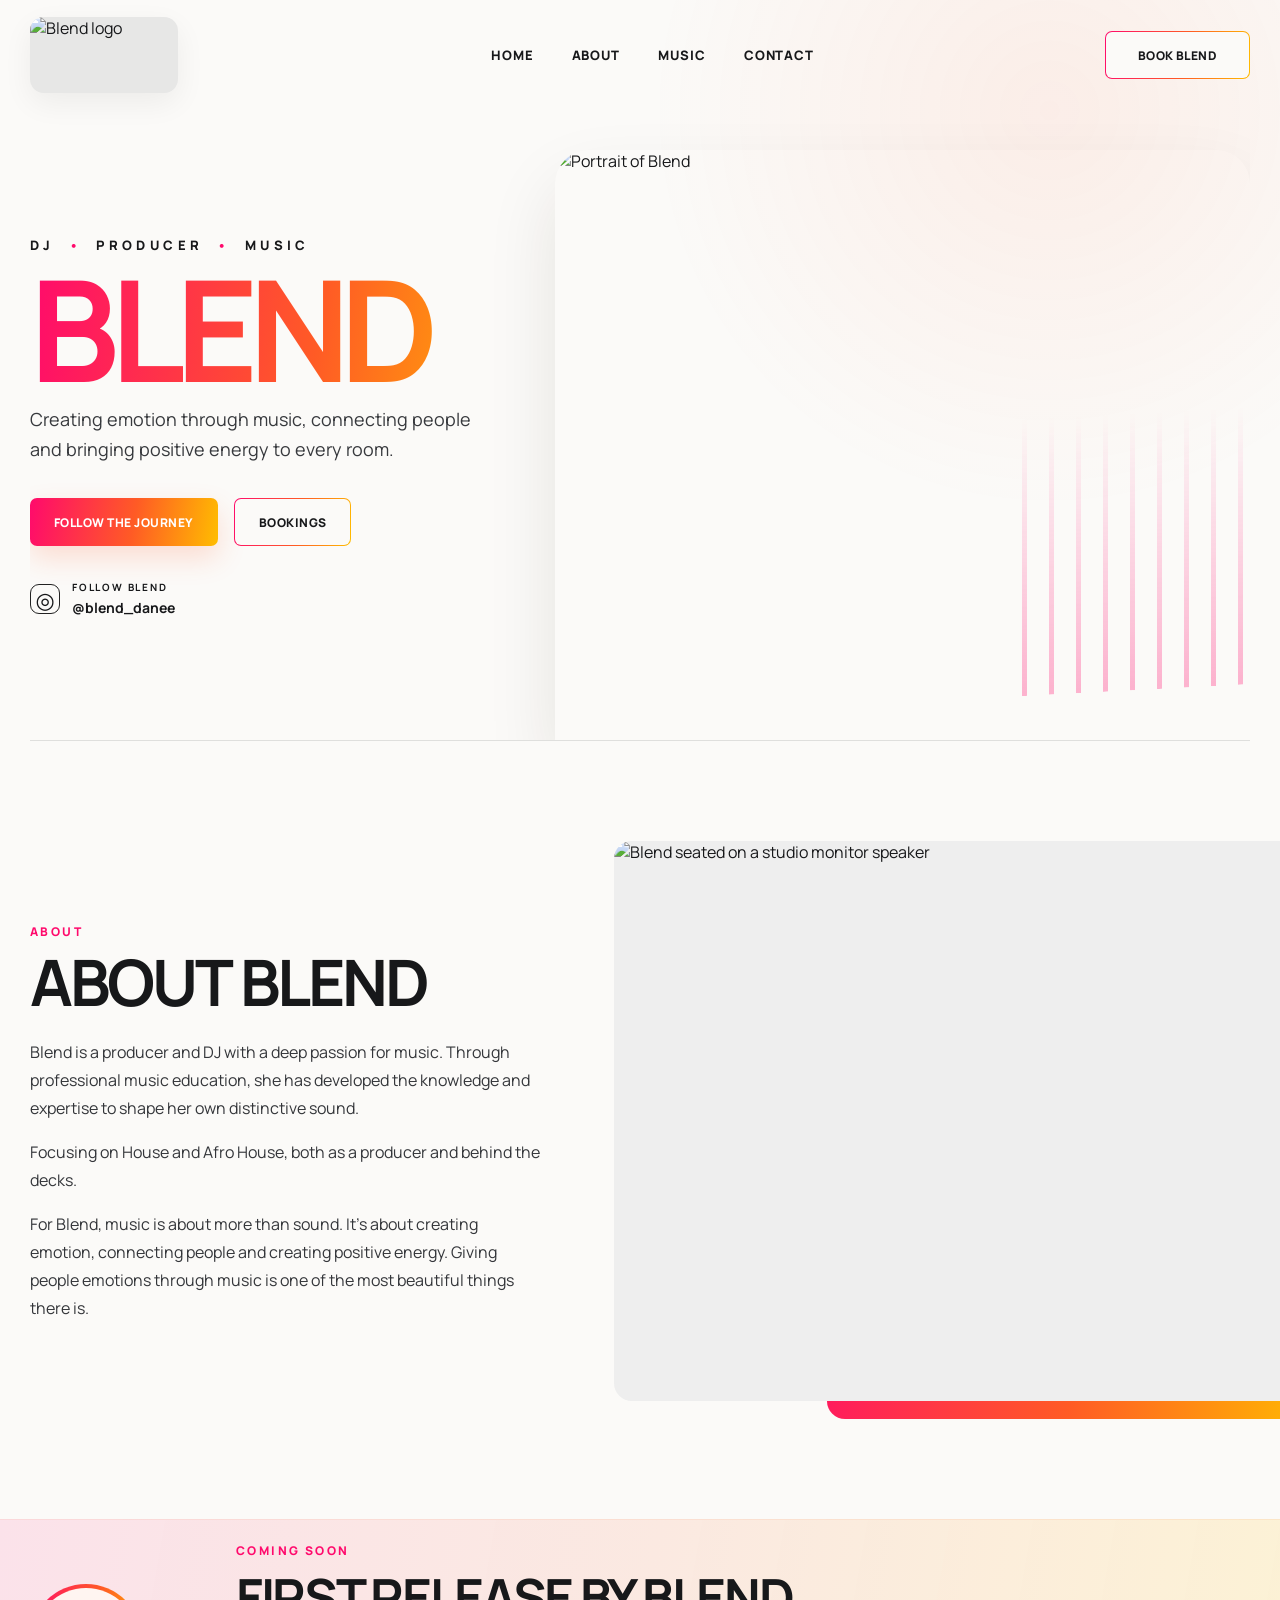
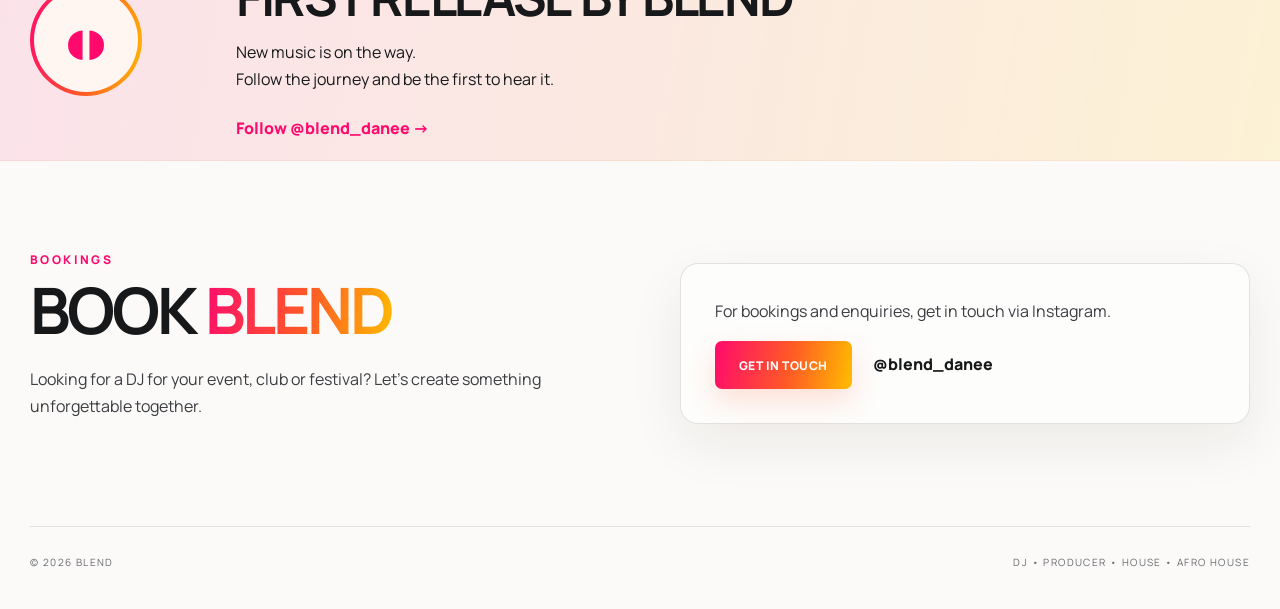
==== index.html @ d1c24d64 "Add files via upload" ====
<!doctype html>
<html lang="en">
<head>
  <meta charset="utf-8" />
  <meta name="viewport" content="width=device-width, initial-scale=1" />
  <meta name="description" content="Blend — DJ & producer focused on House and Afro House." />
  <title>Blend — DJ & Producer</title>
  <link rel="preconnect" href="https://fonts.googleapis.com">
  <link rel="preconnect" href="https://fonts.gstatic.com" crossorigin>
  <link href="https://fonts.googleapis.com/css2?family=Manrope:wght@400;500;600;700;800&display=swap" rel="stylesheet">
  <link rel="stylesheet" href="styles.css" />
</head>
<body>
  <header class="site-header">
    <a class="brand" href="#home" aria-label="Blend home">
      <img src="assets/blend-logo.png" alt="Blend logo" />
    </a>
    <button class="menu-toggle" aria-label="Open menu" aria-expanded="false">Menu</button>
    <nav class="nav" aria-label="Main navigation">
      <a href="#home">Home</a>
      <a href="#about">About</a>
      <a href="#music">Music</a>
      <a href="#contact">Contact</a>
    </nav>
    <a class="button button-outline header-cta" href="#contact">Book Blend</a>
  </header>

  <main>
    <section id="home" class="hero section-shell">
      <div class="hero-copy reveal">
        <p class="eyebrow">DJ <span>•</span> Producer <span>•</span> Music</p>
        <h1>BLEND</h1>
        <p class="hero-lead">Creating emotion through music, connecting people and bringing positive energy to every room.</p>
        <div class="actions">
          <a class="button button-primary" href="https://www.instagram.com/blend_danee/" target="_blank" rel="noopener">Follow the journey</a>
          <a class="button button-outline" href="#contact">Bookings</a>
        </div>
        <a class="instagram" href="https://www.instagram.com/blend_danee/" target="_blank" rel="noopener" aria-label="Blend on Instagram">
          <span class="instagram-icon" aria-hidden="true">◎</span>
          <span><small>Follow Blend</small>@blend_danee</span>
        </a>
      </div>
      <div class="hero-photo-wrap reveal">
        <div class="sound-bars" aria-hidden="true"></div>
        <img class="hero-photo" src="assets/portrait.jpg" alt="Portrait of Blend" />
      </div>
    </section>

    <section id="about" class="about section-shell">
      <div class="about-copy reveal">
        <p class="section-kicker">About</p>
        <h2>About Blend</h2>
        <p>Blend is a producer and DJ with a deep passion for music. Through professional music education, she has developed the knowledge and expertise to shape her own distinctive sound.</p>
        <p>Focusing on House and Afro House, both as a producer and behind the decks.</p>
        <p>For Blend, music is about more than sound. It’s about creating emotion, connecting people and creating positive energy. Giving people emotions through music is one of the most beautiful things there is.</p>
      </div>
      <div class="about-photo-frame reveal">
        <img src="assets/studio-bw.jpg" alt="Blend seated on a studio monitor speaker" />
      </div>
    </section>

    <section id="music" class="coming-soon">
      <div class="section-shell coming-inner reveal">
        <div class="headphone-mark" aria-hidden="true">◖◗</div>
        <div>
          <p class="section-kicker">Coming soon</p>
          <h2>First release by Blend</h2>
          <p>New music is on the way.<br />Follow the journey and be the first to hear it.</p>
          <a class="text-link" href="https://www.instagram.com/blend_danee/" target="_blank" rel="noopener">Follow @blend_danee →</a>
        </div>
      </div>
    </section>

    <section id="contact" class="contact section-shell">
      <div class="reveal">
        <p class="section-kicker">Bookings</p>
        <h2>Book <span>Blend</span></h2>
        <p>Looking for a DJ for your event, club or festival? Let’s create something unforgettable together.</p>
      </div>
      <div class="contact-card reveal">
        <p>For bookings and enquiries, get in touch via Instagram.</p>
        <a class="button button-primary" href="https://www.instagram.com/blend_danee/" target="_blank" rel="noopener">Get in touch</a>
        <a class="contact-handle" href="https://www.instagram.com/blend_danee/" target="_blank" rel="noopener">@blend_danee</a>
      </div>
    </section>
  </main>

  <footer>
    <span>© <span id="year"></span> Blend</span>
    <span>DJ • Producer • House • Afro House</span>
  </footer>

  <script src="script.js"></script>
</body>
</html>
---- styles.css ----
:root {
  --ink: #17181a;
  --muted: #676a70;
  --paper: #fbfaf8;
  --line: rgba(23,24,26,.12);
  --pink: #ff0a6c;
  --orange: #ff5b25;
  --yellow: #ffbd00;
  --gradient: linear-gradient(100deg, var(--pink), var(--orange) 55%, var(--yellow));
  --max: 1220px;
}

* { box-sizing: border-box; }
html { scroll-behavior: smooth; }
body {
  margin: 0;
  color: var(--ink);
  background:
    radial-gradient(circle at 82% 5%, rgba(255,91,37,.08), transparent 25rem),
    var(--paper);
  font-family: "Manrope", system-ui, -apple-system, sans-serif;
  -webkit-font-smoothing: antialiased;
}
a { color: inherit; text-decoration: none; }
img { display: block; max-width: 100%; }

.site-header {
  width: min(calc(100% - 48px), var(--max));
  min-height: 110px;
  margin: 0 auto;
  display: grid;
  grid-template-columns: 170px 1fr auto;
  align-items: center;
  gap: 32px;
  position: relative;
  z-index: 20;
}
.brand {
  width: 148px;
  height: 76px;
  border-radius: 14px;
  overflow: hidden;
  background: #e7e7e6;
  box-shadow: 0 10px 30px rgba(0,0,0,.06);
}
.brand img { width: 100%; height: 100%; object-fit: cover; object-position: center; }
.nav { display: flex; justify-content: center; gap: 38px; font-size: 13px; text-transform: uppercase; letter-spacing: .07em; font-weight: 800; }
.nav a { padding: 12px 0; position: relative; }
.nav a::after { content:""; position:absolute; left:0; right:100%; bottom:6px; height:2px; background:var(--gradient); transition:.25s ease; }
.nav a:hover::after { right:0; }
.menu-toggle { display:none; }

.button { display:inline-flex; align-items:center; justify-content:center; min-height:48px; padding:0 24px; border-radius:7px; font-size:12px; font-weight:800; letter-spacing:.04em; text-transform:uppercase; transition:transform .2s ease, box-shadow .2s ease; }
.button:hover { transform: translateY(-2px); }
.button-primary { color:#fff; background:var(--gradient); box-shadow:0 12px 28px rgba(255,91,37,.18); }
.button-outline { border:1px solid transparent; background:linear-gradient(var(--paper),var(--paper)) padding-box,var(--gradient) border-box; }
.header-cta { min-width:145px; }

.section-shell { width:min(calc(100% - 48px),var(--max)); margin:0 auto; }
.hero { min-height:630px; display:grid; grid-template-columns: 43% 57%; align-items:center; position:relative; overflow:hidden; }
.hero-copy { padding: 60px 0 70px; position:relative; z-index:2; }
.eyebrow { font-size:13px; text-transform:uppercase; letter-spacing:.34em; font-weight:800; }
.eyebrow span { color:var(--pink); margin:0 .5em; }
h1 { margin:10px 0 16px; font-size:clamp(88px,11vw,160px); line-height:.87; letter-spacing:-.065em; background:var(--gradient); -webkit-background-clip:text; color:transparent; }
.hero-lead { max-width:470px; margin:0; font-size:18px; line-height:1.65; color:#37393d; }
.actions { display:flex; gap:16px; margin:34px 0 34px; flex-wrap:wrap; }
.instagram { display:inline-flex; align-items:center; gap:12px; font-size:14px; font-weight:700; }
.instagram small { display:block; margin-bottom:4px; font-size:10px; text-transform:uppercase; letter-spacing:.18em; }
.instagram-icon { width:30px; height:30px; display:grid; place-items:center; border:1px solid #222; border-radius:9px; font-size:22px; }
.hero-photo-wrap { height:100%; min-height:630px; position:relative; display:flex; align-items:flex-end; justify-content:flex-end; }
.hero-photo { width:min(760px, 100%); height:590px; object-fit:cover; object-position:center center; border-radius:34px 34px 0 0; box-shadow:0 35px 70px rgba(36,26,20,.10); position:relative; z-index:2; }
.sound-bars { position:absolute; right:-20px; bottom:50px; width:260px; height:310px; opacity:.55; background:repeating-linear-gradient(90deg, transparent 0 12px, rgba(255,10,108,.55) 12px 17px, transparent 17px 27px); mask-image:linear-gradient(to top,black,transparent 90%); transform:skewY(-3deg); }

.about { display:grid; grid-template-columns: 42% 58%; gap:72px; align-items:center; padding-top:100px; padding-bottom:100px; border-top:1px solid var(--line); }
.section-kicker { margin:0 0 10px; color:var(--pink); text-transform:uppercase; letter-spacing:.2em; font-weight:800; font-size:12px; }
h2 { margin:0 0 24px; font-size:clamp(38px,5vw,68px); line-height:1; letter-spacing:-.045em; text-transform:uppercase; }
.about-copy p:not(.section-kicker) { max-width:560px; font-size:16px; line-height:1.75; color:#34363a; }
.about-photo-frame { position:relative; padding:0 18px 18px 0; }
.about-photo-frame::after { content:""; position:absolute; right:0; bottom:0; width:70%; height:70%; background:var(--gradient); z-index:-1; border-radius:18px; }
.about-photo-frame img { width:100%; height:560px; object-fit:cover; object-position:center 50%; border-radius:18px; background:#eee; }

.coming-soon { background:linear-gradient(100deg,rgba(255,10,108,.10),rgba(255,91,37,.11),rgba(255,189,0,.14)); border-top:1px solid rgba(255,91,37,.08); border-bottom:1px solid rgba(255,91,37,.08); }
.coming-inner { min-height:240px; display:grid; grid-template-columns:170px 1fr; align-items:center; gap:36px; }
.coming-inner h2 { font-size:clamp(30px,4vw,52px); margin-bottom:14px; }
.coming-inner p { line-height:1.7; }
.headphone-mark { width:112px; height:112px; border:4px solid transparent; border-radius:50%; background:linear-gradient(#fff5f1,#fff5f1) padding-box,var(--gradient) border-box; display:grid; place-items:center; font-size:38px; color:var(--pink); }
.text-link { display:inline-block; margin-top:8px; color:var(--pink); font-weight:800; }

.contact { display:grid; grid-template-columns: 1fr 1fr; gap:80px; padding-top:90px; padding-bottom:90px; align-items:center; }
.contact h2 span { background:var(--gradient); -webkit-background-clip:text; color:transparent; }
.contact > div > p:not(.section-kicker) { max-width:560px; color:#3b3d42; line-height:1.7; }
.contact-card { padding:34px; border:1px solid var(--line); border-radius:18px; background:rgba(255,255,255,.55); box-shadow:0 20px 55px rgba(45,29,20,.07); }
.contact-card p { margin-top:0; }
.contact-card .button { margin-right:18px; }
.contact-handle { font-weight:800; }

footer { width:min(calc(100% - 48px),var(--max)); margin:0 auto; border-top:1px solid var(--line); padding:28px 0 40px; display:flex; justify-content:space-between; gap:24px; color:var(--muted); text-transform:uppercase; letter-spacing:.14em; font-size:10px; }

.reveal { opacity:0; transform:translateY(18px); transition:opacity .7s ease,transform .7s ease; }
.reveal.visible { opacity:1; transform:none; }

@media (max-width: 900px) {
  .site-header { grid-template-columns:1fr auto; min-height:90px; width:min(calc(100% - 28px),var(--max)); }
  .brand { width:126px; height:64px; }
  .header-cta { display:none; }
  .menu-toggle { display:block; border:0; background:none; font:inherit; font-weight:800; text-transform:uppercase; font-size:12px; }
  .nav { display:none; position:absolute; top:82px; left:0; right:0; padding:20px; border-radius:14px; background:#fff; box-shadow:0 22px 50px rgba(0,0,0,.12); flex-direction:column; gap:8px; }
  .nav.open { display:flex; }
  .section-shell { width:min(calc(100% - 28px),var(--max)); }
  .hero { grid-template-columns:1fr; }
  .hero-copy { padding:55px 0 25px; }
  h1 { font-size:clamp(78px,24vw,130px); }
  .hero-photo-wrap { min-height:auto; }
  .hero-photo { height:auto; max-height:620px; border-radius:22px; }
  .about { grid-template-columns:1fr; gap:40px; padding-top:70px; padding-bottom:70px; }
  .about-photo-frame img { height:auto; max-height:720px; }
  .coming-inner { grid-template-columns:1fr; gap:12px; padding-top:48px; padding-bottom:48px; }
  .headphone-mark { width:78px; height:78px; }
  .contact { grid-template-columns:1fr; gap:30px; padding-top:65px; padding-bottom:65px; }
}

@media (max-width: 560px) {
  .eyebrow { letter-spacing:.2em; font-size:11px; }
  .hero-lead { font-size:16px; }
  .actions { align-items:stretch; }
  .actions .button { flex:1; min-width:145px; }
  .about-photo-frame { padding:0 10px 10px 0; }
  .contact-card .button { width:100%; margin:8px 0 18px; }
  footer { flex-direction:column; }
}
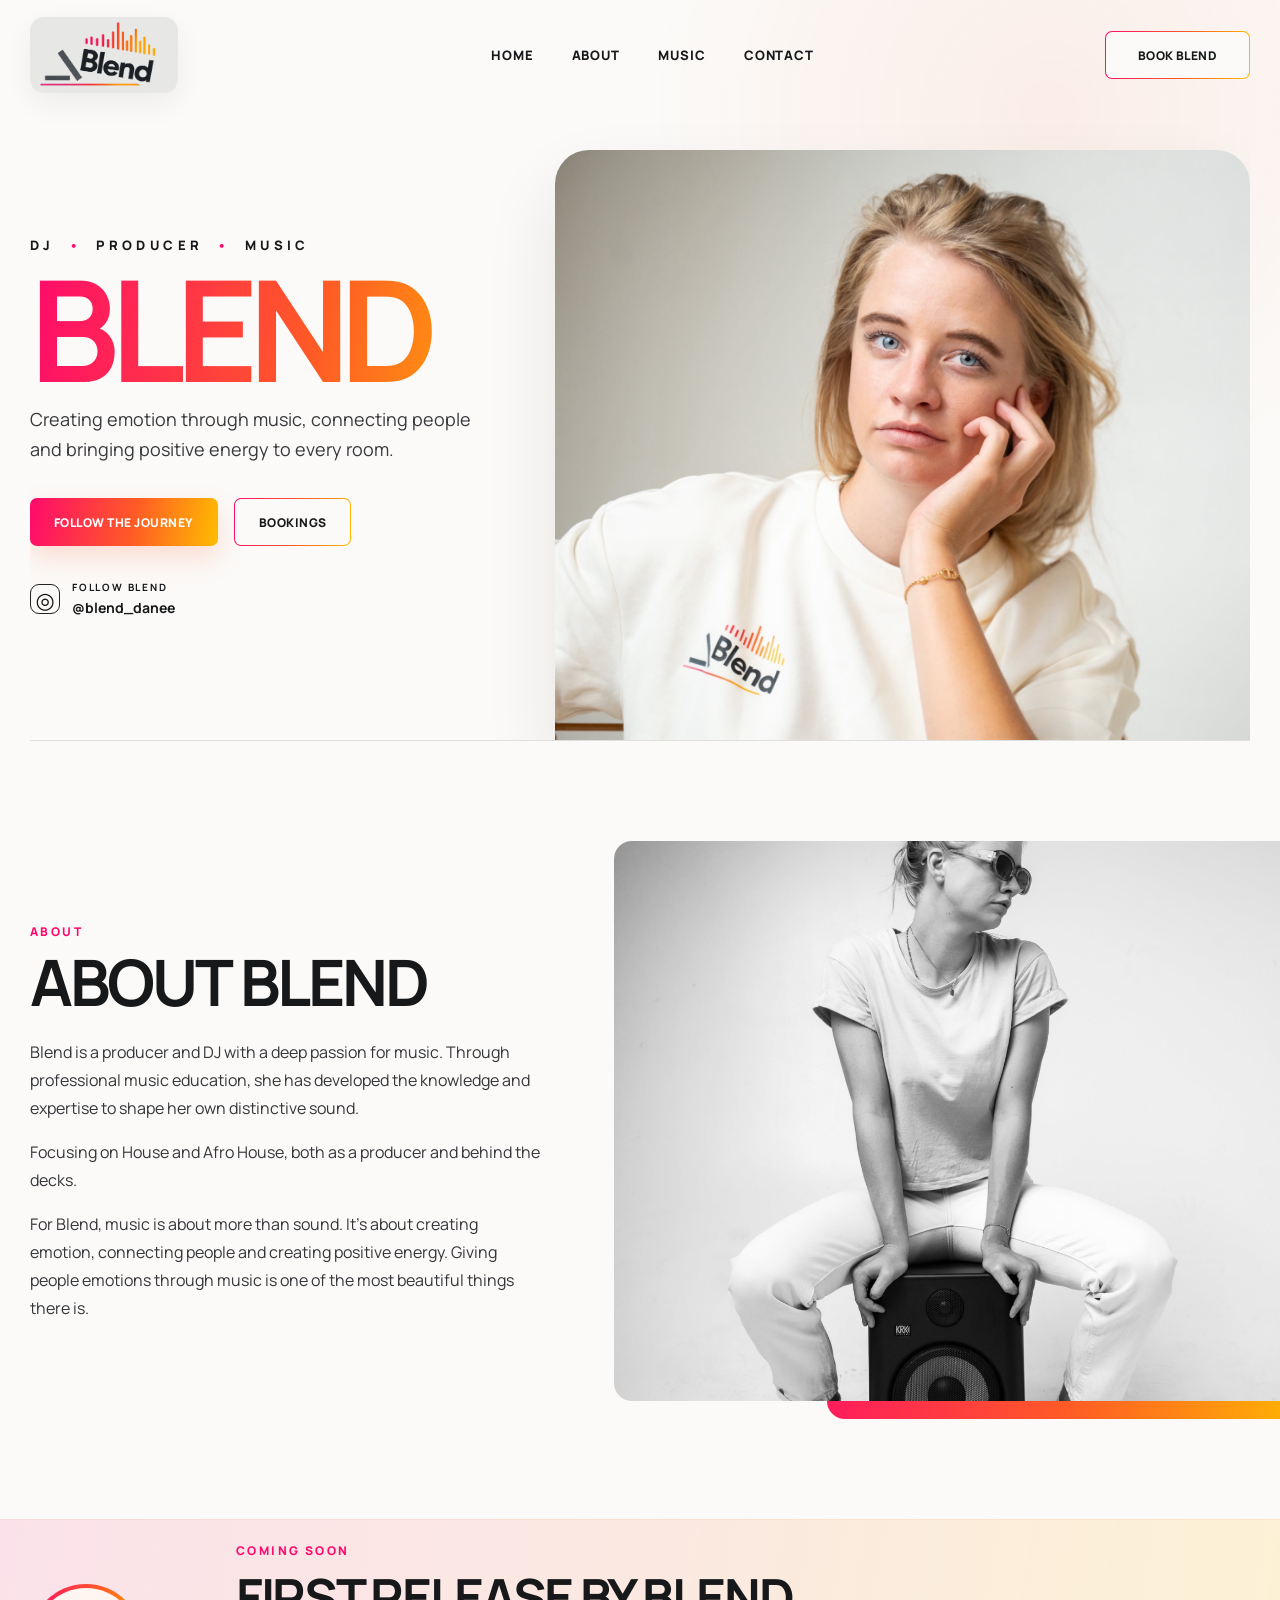
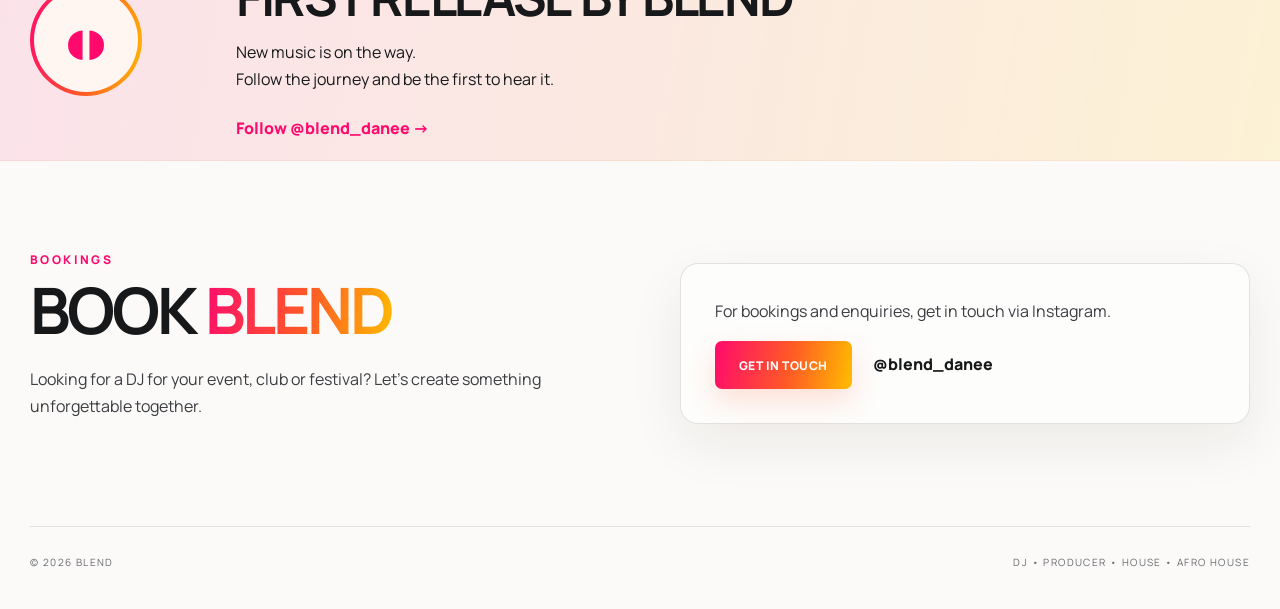
==== commit e834cd9c: "Add files via upload" ====
--- a/index.html
+++ b/index.html
@@ -13,7 +13,7 @@
 <body>
   <header class="site-header">
     <a class="brand" href="#home" aria-label="Blend home">
-      <img src="assets/blend-logo.png" alt="Blend logo" />
+      <img src="blend-logo.png" alt="Blend logo" />
     </a>
     <button class="menu-toggle" aria-label="Open menu" aria-expanded="false">Menu</button>
     <nav class="nav" aria-label="Main navigation">
@@ -42,7 +42,7 @@
       </div>
       <div class="hero-photo-wrap reveal">
         <div class="sound-bars" aria-hidden="true"></div>
-        <img class="hero-photo" src="assets/portrait.jpg" alt="Portrait of Blend" />
+        <img class="hero-photo" src="portrait.jpg" alt="Portrait of Blend" />
       </div>
     </section>
 
@@ -55,7 +55,7 @@
         <p>For Blend, music is about more than sound. It’s about creating emotion, connecting people and creating positive energy. Giving people emotions through music is one of the most beautiful things there is.</p>
       </div>
       <div class="about-photo-frame reveal">
-        <img src="assets/studio-bw.jpg" alt="Blend seated on a studio monitor speaker" />
+        <img src="studio-bw.jpg" alt="Blend seated on a studio monitor speaker" />
       </div>
     </section>
 
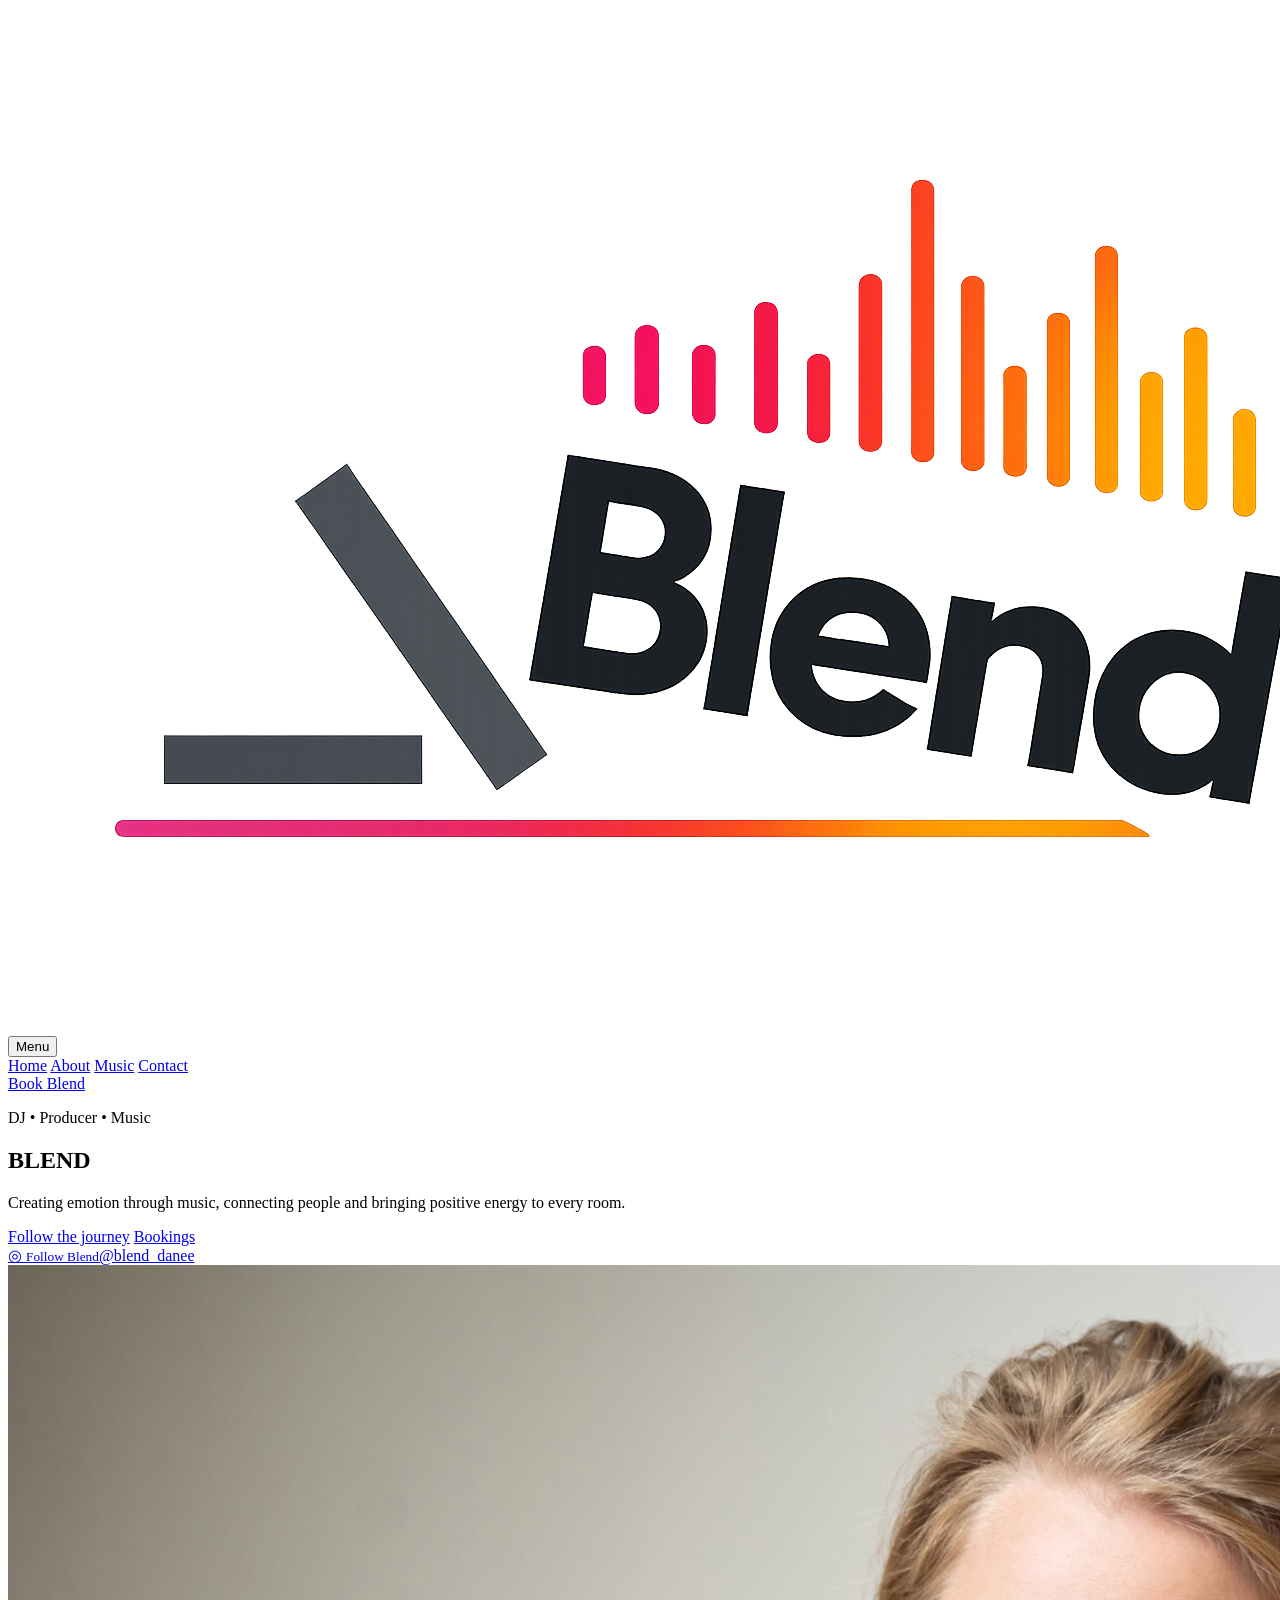
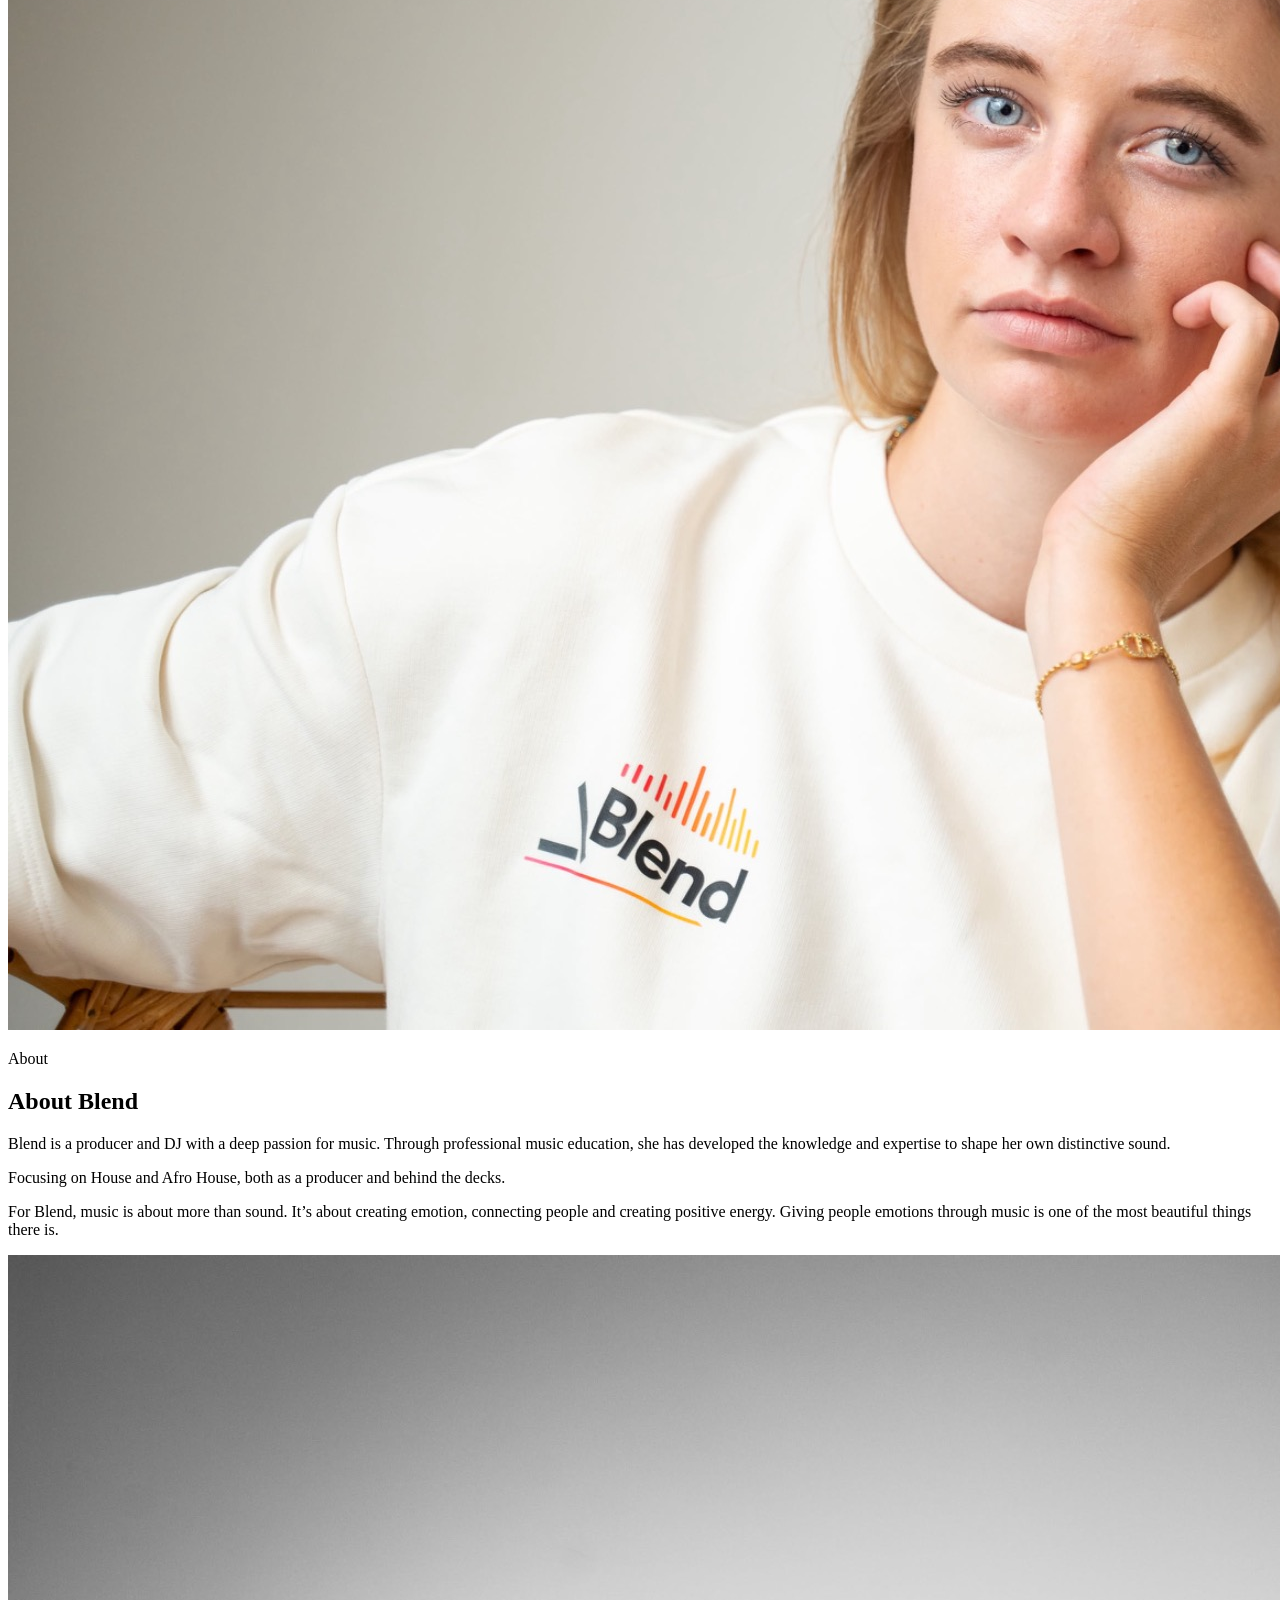
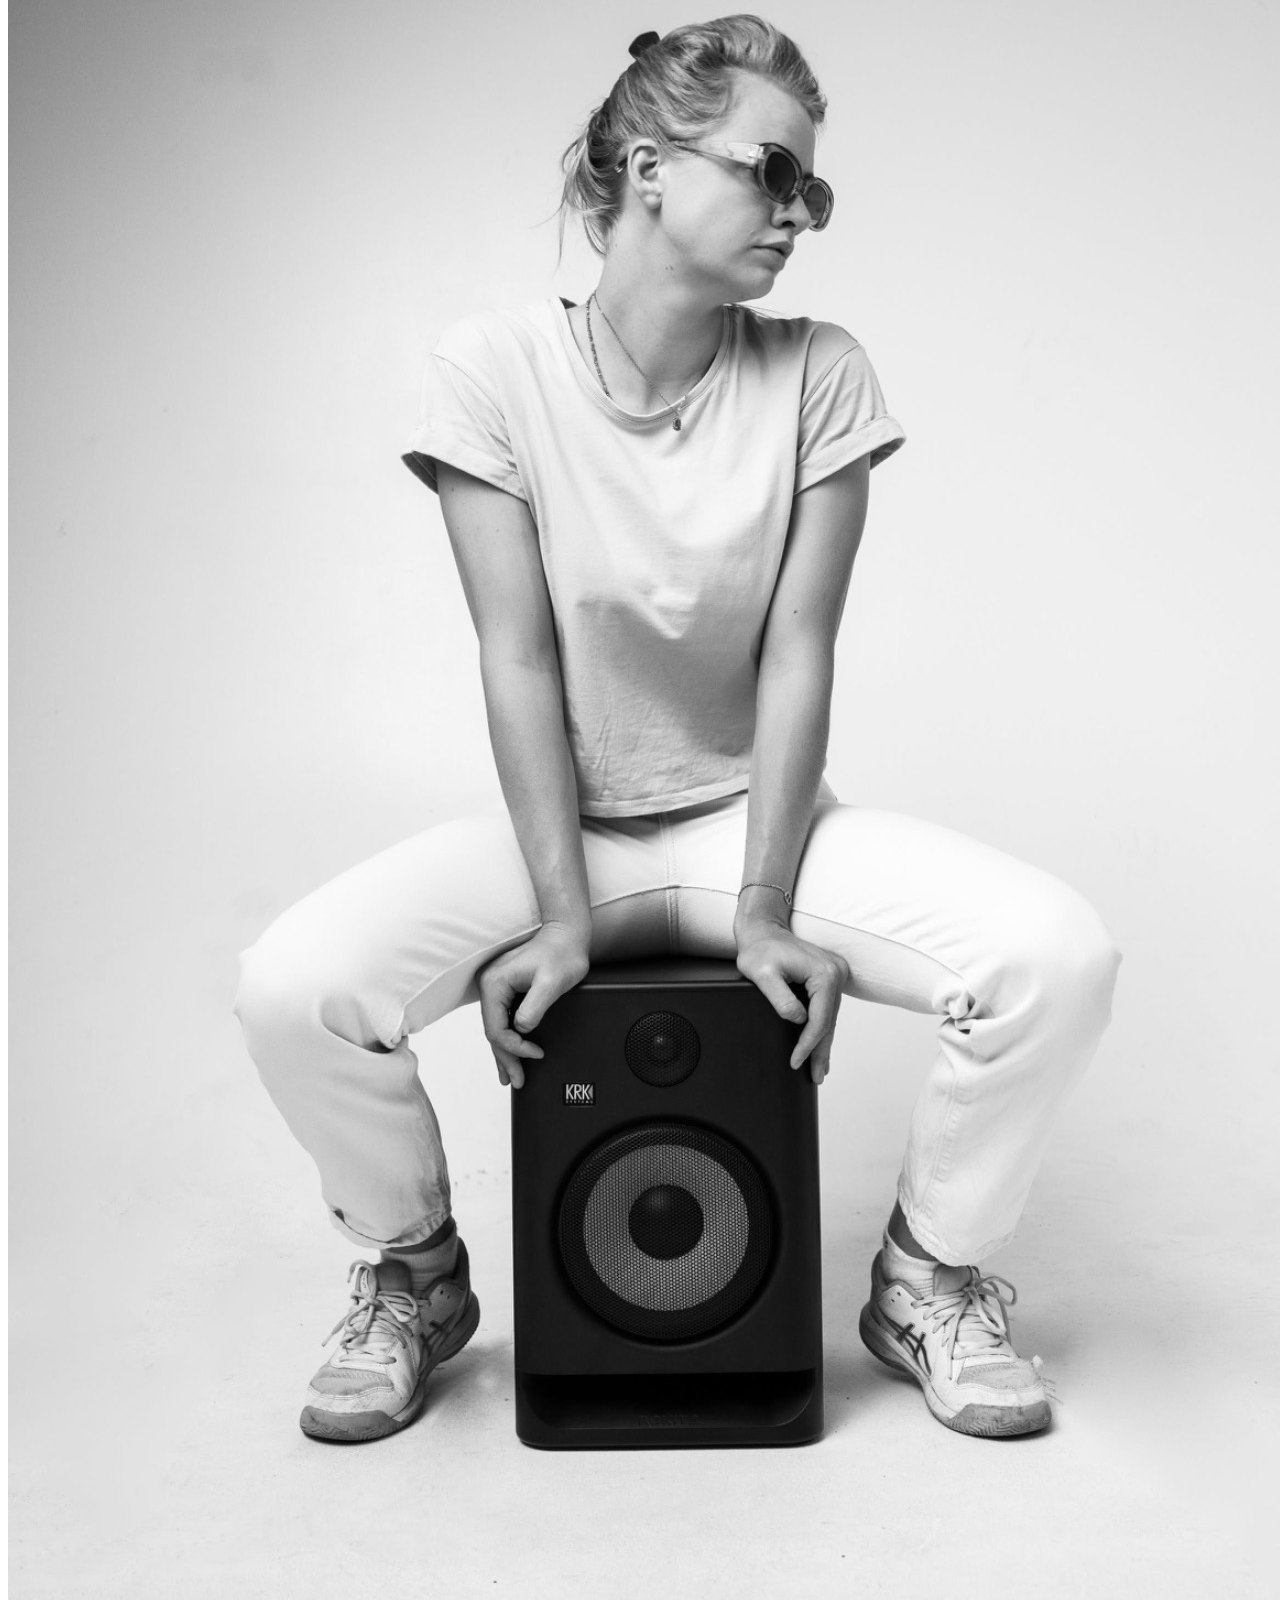
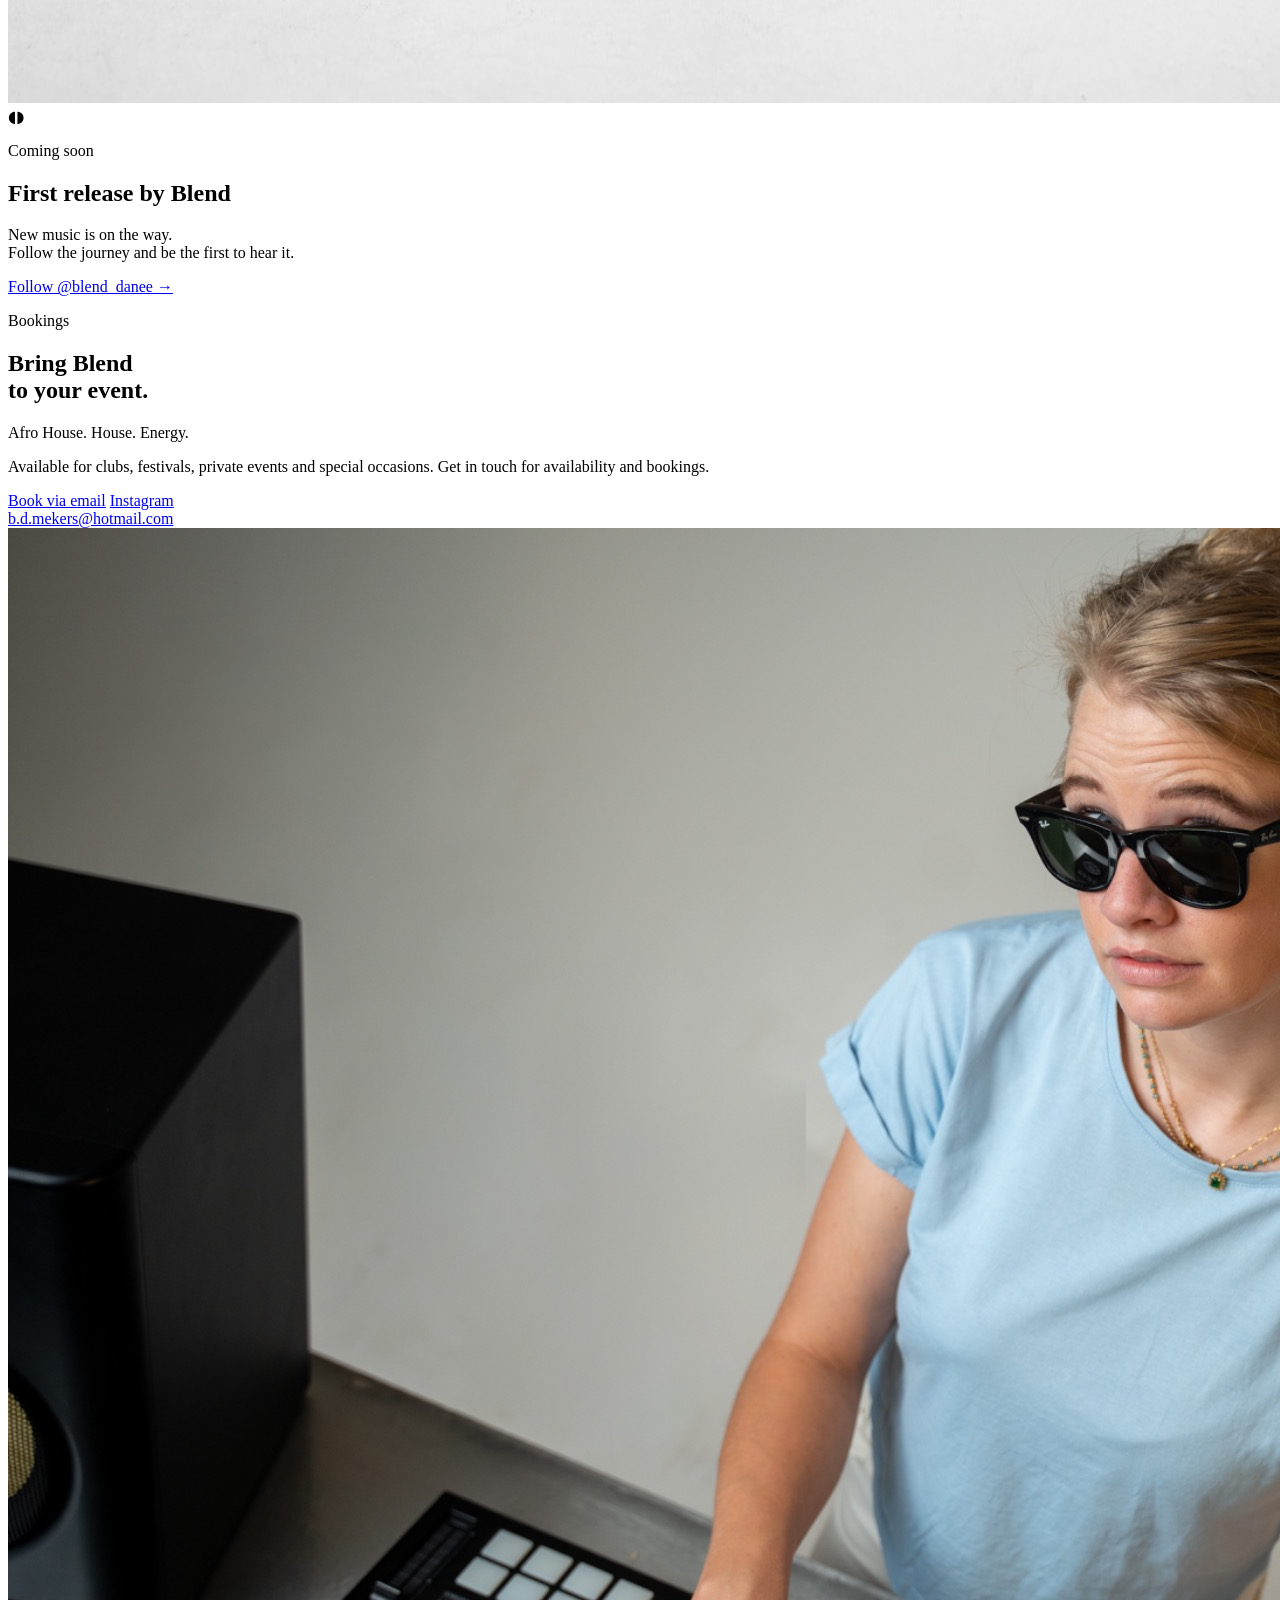
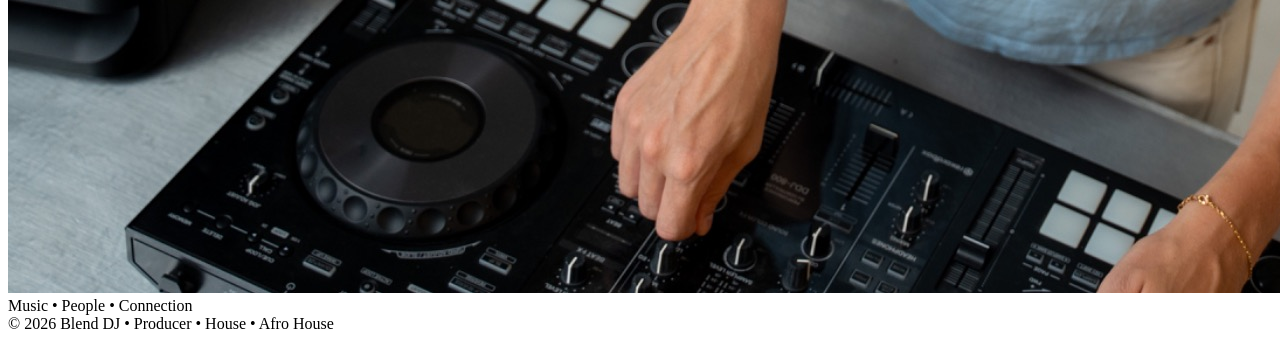
==== commit 2abb7df7: "Rename index(2).html to index.html" ====
--- a/index.html
+++ b/index.html
@@ -71,16 +71,24 @@
       </div>
     </section>
 
-    <section id="contact" class="contact section-shell">
-      <div class="reveal">
+    <section id="contact" class="booking section-shell">
+      <div class="booking-copy reveal">
         <p class="section-kicker">Bookings</p>
-        <h2>Book <span>Blend</span></h2>
-        <p>Looking for a DJ for your event, club or festival? Let’s create something unforgettable together.</p>
+        <h2>Bring <span>Blend</span><br />to your event.</h2>
+        <p class="booking-tagline">Afro House. House. Energy.</p>
+        <p class="booking-text">Available for clubs, festivals, private events and special occasions. Get in touch for availability and bookings.</p>
+
+        <div class="booking-actions">
+          <a class="button button-primary" href="mailto:b.d.mekers@hotmail.com?subject=Booking%20inquiry%20for%20BLEND">Book via email</a>
+          <a class="button button-outline" href="https://www.instagram.com/blend_danee/" target="_blank" rel="noopener">Instagram</a>
+        </div>
+
+        <a class="booking-email" href="mailto:b.d.mekers@hotmail.com">b.d.mekers@hotmail.com</a>
       </div>
-      <div class="contact-card reveal">
-        <p>For bookings and enquiries, get in touch via Instagram.</p>
-        <a class="button button-primary" href="https://www.instagram.com/blend_danee/" target="_blank" rel="noopener">Get in touch</a>
-        <a class="contact-handle" href="https://www.instagram.com/blend_danee/" target="_blank" rel="noopener">@blend_danee</a>
+
+      <div class="booking-photo-frame reveal">
+        <img src="booking-photo.jpg" alt="Blend DJing at the decks" />
+        <div class="booking-photo-note" aria-hidden="true">Music • People • Connection</div>
       </div>
     </section>
   </main>
